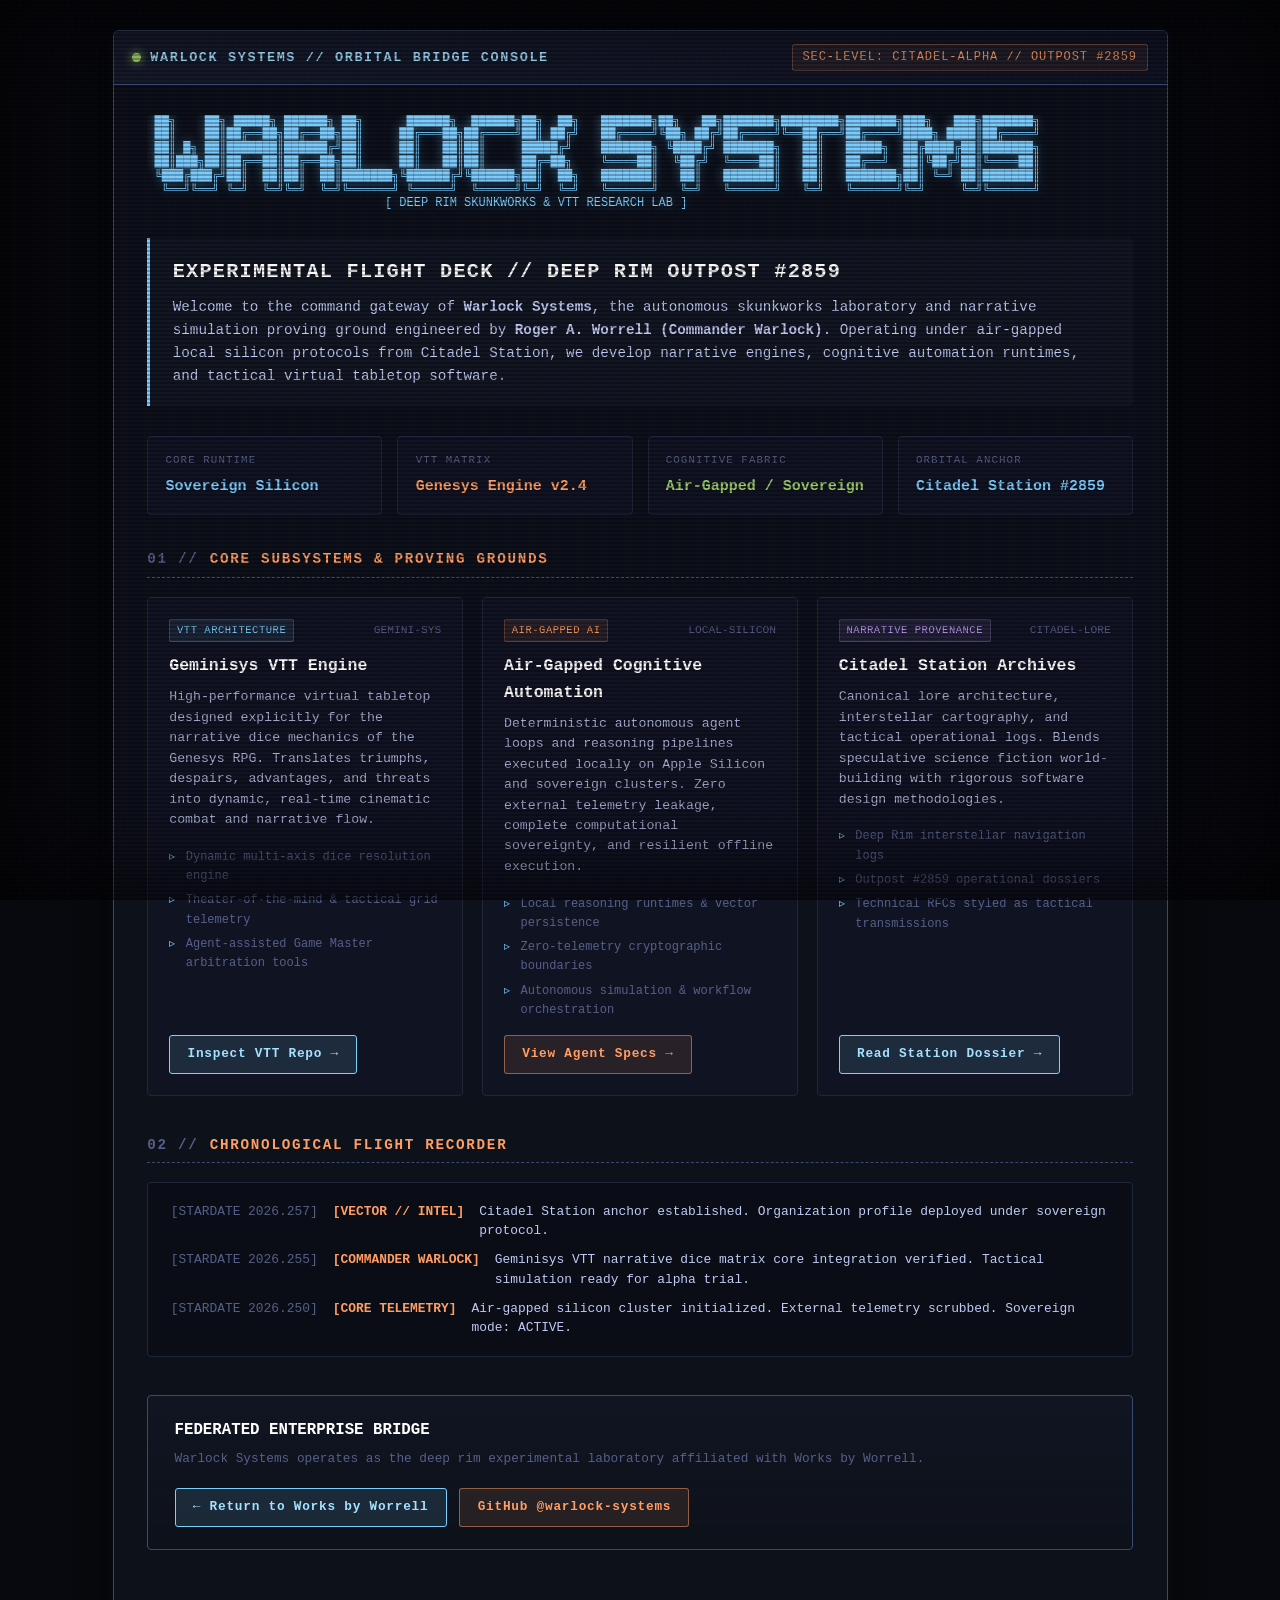
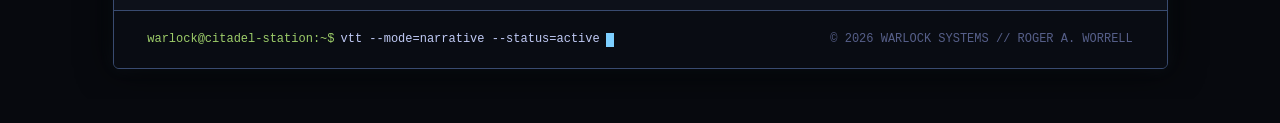
==== index.html @ 420b34a1 "feat(site): initialize warlock-systems gateway landing page [vector]" ====
<!DOCTYPE html>
<html lang="en">
<head>
  <meta charset="UTF-8">
  <meta name="viewport" content="width=device-width, initial-scale=1.0">
  <title>Warlock Systems // Deep Rim Skunkworks &amp; VTT Gateway</title>
  <meta name="description" content="Warlock Systems — Deep Rim Orbital Research &amp; Geminisys VTT Lab. Citadel Station Anchor #2859.">
  <link rel="stylesheet" href="styles.css">
</head>
<body>
  <div class="terminal-shell">
    <div class="chassis">
      <!-- Top Status Header -->
      <header class="chassis-header">
        <div class="terminal-title">
          <div class="indicator-dot"></div>
          <span>WARLOCK SYSTEMS // ORBITAL BRIDGE CONSOLE</span>
        </div>
        <div class="chassis-status">
          SEC-LEVEL: CITADEL-ALPHA // OUTPOST #2859
        </div>
      </header>

      <!-- Main Console Body -->
      <main class="console-body">
        <!-- Retro ASCII Banner -->
        <pre class="ascii-banner" aria-hidden="true">
 ██╗    ██╗ █████╗ ██████╗ ██╗      ██████╗  ██████╗██╗  ██╗   ███████╗██╗   ██╗███████╗████████╗███████╗███╗   ███╗███████╗
 ██║    ██║██╔══██╗██╔══██╗██║     ██╔═══██╗██╔════╝██║ ██╔╝   ██╔════╝╚██╗ ██╔╝██╔════╝╚══██╔══╝██╔════╝████╗ ████║██╔════╝
 ██║ █╗ ██║███████║██████╔╝██║     ██║   ██║██║     █████╔╝    ███████╗ ╚████╔╝ ███████╗   ██║   █████╗  ██╔████╔██║███████╗
 ██║███╗██║██╔══██║██╔══██╗██║     ██║   ██║██║     ██╔═██╗    ╚════██║  ╚██╔╝  ╚════██║   ██║   ██╔══╝  ██║╚██╔╝██║╚════██║
 ╚███╔███╔╝██║  ██║██║  ██║███████╗╚██████╔╝╚██████╗██║  ██╗   ███████║   ██║   ███████║   ██║   ███████╗██║ ╚═╝ ██║███████║
  ╚══╝╚══╝ ╚═╝  ╚═╝╚═╝  ╚═╝╚══════╝ ╚═════╝  ╚═════╝╚═╝  ╚═╝   ╚══════╝   ╚═╝   ╚══════╝   ╚═╝   ╚══════╝╚═╝     ╚═╝╚══════╝
                                 [ DEEP RIM SKUNKWORKS &amp; VTT RESEARCH LAB ]</pre>

        <!-- Mission Briefing -->
        <section class="briefing-box">
          <h1>EXPERIMENTAL FLIGHT DECK // DEEP RIM OUTPOST #2859</h1>
          <p>
            Welcome to the command gateway of <strong>Warlock Systems</strong>, the autonomous skunkworks laboratory and narrative simulation proving ground engineered by <strong>Roger A. Worrell (Commander Warlock)</strong>. Operating under air-gapped local silicon protocols from Citadel Station, we develop narrative engines, cognitive automation runtimes, and tactical virtual tabletop software.
          </p>
        </section>

        <!-- Real-time / Telemetry Matrix -->
        <section class="telemetry-grid" aria-label="System Telemetry">
          <div class="telemetry-card">
            <div class="telemetry-label">CORE RUNTIME</div>
            <div class="telemetry-val">Sovereign Silicon</div>
          </div>
          <div class="telemetry-card">
            <div class="telemetry-label">VTT MATRIX</div>
            <div class="telemetry-val amber">Genesys Engine v2.4</div>
          </div>
          <div class="telemetry-card">
            <div class="telemetry-label">COGNITIVE FABRIC</div>
            <div class="telemetry-val green">Air-Gapped / Sovereign</div>
          </div>
          <div class="telemetry-card">
            <div class="telemetry-label">ORBITAL ANCHOR</div>
            <div class="telemetry-val">Citadel Station #2859</div>
          </div>
        </section>

        <!-- Core Research Pillars -->
        <div class="section-header">
          <span>01 //</span> CORE SUBSYSTEMS &amp; PROVING GROUNDS
        </div>

        <section class="modules-grid" aria-label="Research Modules">
          <!-- Module 1: Geminisys VTT -->
          <article class="module-card">
            <div>
              <div class="module-header">
                <span class="module-tag tag-cyan">VTT Architecture</span>
                <span style="color: var(--text-dim); font-size: 0.75rem;">GEMINI-SYS</span>
              </div>
              <h2 class="module-title">Geminisys VTT Engine</h2>
              <p class="module-desc">
                High-performance virtual tabletop designed explicitly for the narrative dice mechanics of the Genesys RPG. Translates triumphs, despairs, advantages, and threats into dynamic, real-time cinematic combat and narrative flow.
              </p>
              <ul class="module-specs">
                <li>Dynamic multi-axis dice resolution engine</li>
                <li>Theater-of-the-mind &amp; tactical grid telemetry</li>
                <li>Agent-assisted Game Master arbitration tools</li>
              </ul>
            </div>
            <div>
              <a href="https://github.com/warlock-systems" class="btn-terminal btn-primary" target="_blank" rel="noopener noreferrer">
                Inspect VTT Repo &rarr;
              </a>
            </div>
          </article>

          <!-- Module 2: Cognitive Automation -->
          <article class="module-card">
            <div>
              <div class="module-header">
                <span class="module-tag tag-amber">Air-Gapped AI</span>
                <span style="color: var(--text-dim); font-size: 0.75rem;">LOCAL-SILICON</span>
              </div>
              <h2 class="module-title">Air-Gapped Cognitive Automation</h2>
              <p class="module-desc">
                Deterministic autonomous agent loops and reasoning pipelines executed locally on Apple Silicon and sovereign clusters. Zero external telemetry leakage, complete computational sovereignty, and resilient offline execution.
              </p>
              <ul class="module-specs">
                <li>Local reasoning runtimes &amp; vector persistence</li>
                <li>Zero-telemetry cryptographic boundaries</li>
                <li>Autonomous simulation &amp; workflow orchestration</li>
              </ul>
            </div>
            <div>
              <a href="https://github.com/warlock-systems" class="btn-terminal btn-secondary" target="_blank" rel="noopener noreferrer">
                View Agent Specs &rarr;
              </a>
            </div>
          </article>

          <!-- Module 3: Citadel Station Lore -->
          <article class="module-card">
            <div>
              <div class="module-header">
                <span class="module-tag tag-purple">Narrative Provenance</span>
                <span style="color: var(--text-dim); font-size: 0.75rem;">CITADEL-LORE</span>
              </div>
              <h2 class="module-title">Citadel Station Archives</h2>
              <p class="module-desc">
                Canonical lore architecture, interstellar cartography, and tactical operational logs. Blends speculative science fiction world-building with rigorous software design methodologies.
              </p>
              <ul class="module-specs">
                <li>Deep Rim interstellar navigation logs</li>
                <li>Outpost #2859 operational dossiers</li>
                <li>Technical RFCs styled as tactical transmissions</li>
              </ul>
            </div>
            <div>
              <a href="https://github.com/warlock-systems/.github" class="btn-terminal btn-primary" target="_blank" rel="noopener noreferrer">
                Read Station Dossier &rarr;
              </a>
            </div>
          </article>
        </section>

        <!-- Tactical Mission Log -->
        <div class="section-header">
          <span>02 //</span> CHRONOLOGICAL FLIGHT RECORDER
        </div>

        <section class="log-box" aria-label="Flight Logs">
          <div class="log-entry">
            <span class="log-timestamp">[STARDATE 2026.257]</span>
            <span class="log-src">[VECTOR // INTEL]</span>
            <span class="log-msg">Citadel Station anchor established. Organization profile deployed under sovereign protocol.</span>
          </div>
          <div class="log-entry">
            <span class="log-timestamp">[STARDATE 2026.255]</span>
            <span class="log-src">[COMMANDER WARLOCK]</span>
            <span class="log-msg">Geminisys VTT narrative dice matrix core integration verified. Tactical simulation ready for alpha trial.</span>
          </div>
          <div class="log-entry">
            <span class="log-timestamp">[STARDATE 2026.250]</span>
            <span class="log-src">[CORE TELEMETRY]</span>
            <span class="log-msg">Air-gapped silicon cluster initialized. External telemetry scrubbed. Sovereign mode: ACTIVE.</span>
          </div>
        </section>

        <!-- Federation Comms Link -->
        <section class="comms-panel">
          <div class="comms-info">
            <h3>FEDERATED ENTERPRISE BRIDGE</h3>
            <p>Warlock Systems operates as the deep rim experimental laboratory affiliated with Works by Worrell.</p>
          </div>
          <div class="comms-actions">
            <a href="https://worksbyworrell.com" class="btn-terminal btn-primary" target="_blank" rel="noopener noreferrer">
              &larr; Return to Works by Worrell
            </a>
            <a href="https://github.com/warlock-systems" class="btn-terminal btn-secondary" target="_blank" rel="noopener noreferrer">
              GitHub @warlock-systems
            </a>
          </div>
        </section>
      </main>

      <!-- Chassis Footer -->
      <footer class="terminal-footer">
        <div class="command-line">
          <span class="prompt-prefix">warlock@citadel-station:~$</span>
          <span>vtt --mode=narrative --status=active</span>
          <span class="cursor" aria-hidden="true"></span>
        </div>
        <div>
          <span>&copy; 2026 WARLOCK SYSTEMS // ROGER A. WORRELL</span>
        </div>
      </footer>
    </div>
  </div>
</body>
</html>
---- styles.css ----
/* ==========================================================================
   WARLOCK SYSTEMS // CITADEL STATION CRT TERMINAL STYLESHEET
   Tokyo Night / Citadel Amber & Cyan Terminal Interface
   100% Self-Contained // Zero External Dependencies
   ========================================================================== */

:root {
  --bg-space: #07090e;
  --bg-chassis: #0d111a;
  --bg-card: rgba(18, 22, 36, 0.75);
  --bg-card-hover: rgba(26, 32, 54, 0.85);
  
  --border-dim: #1f273d;
  --border-bright: #394b70;
  --border-glow-cyan: rgba(125, 207, 255, 0.35);
  --border-glow-amber: rgba(255, 158, 100, 0.35);

  --text-bright: #c0caf5;
  --text-main: #a9b1d6;
  --text-dim: #565f89;
  
  --accent-cyan: #7dcfff;
  --accent-cyan-bright: #a4e1ff;
  --accent-amber: #ff9e64;
  --accent-gold: #e0af68;
  --accent-green: #9ece6a;
  --accent-purple: #bb9af7;
  --accent-red: #f7768e;

  --font-mono: ui-monospace, SFMono-Regular, "JetBrains Mono", "Fira Code", "Cascadia Code", Menlo, Monaco, Consolas, monospace;
}

*, *::before, *::after {
  box-sizing: border-box;
  margin: 0;
  padding: 0;
}

html, body {
  min-height: 100vh;
  background-color: var(--bg-space);
  color: var(--text-main);
  font-family: var(--font-mono);
  font-size: 15px;
  line-height: 1.6;
  overflow-x: hidden;
  position: relative;
}

/* Scanline and CRT Overlay */
body::before {
  content: " ";
  display: block;
  position: fixed;
  top: 0; left: 0; bottom: 0; right: 0;
  background: linear-gradient(
    rgba(18, 16, 16, 0) 50%, 
    rgba(0, 0, 0, 0.28) 50%
  ), linear-gradient(
    90deg,
    rgba(255, 0, 0, 0.03),
    rgba(0, 255, 0, 0.01),
    rgba(0, 0, 255, 0.03)
  );
  z-index: 100;
  background-size: 100% 4px, 6px 100%;
  pointer-events: none;
  opacity: 0.9;
}

/* Subtle CRT Vignette */
body::after {
  content: " ";
  display: block;
  position: fixed;
  top: 0; left: 0; bottom: 0; right: 0;
  box-shadow: inset 0 0 100px rgba(0, 0, 0, 0.85);
  pointer-events: none;
  z-index: 101;
}

/* Shell Layout */
.terminal-shell {
  max-width: 1100px;
  margin: 2rem auto;
  padding: 0 1.5rem;
  position: relative;
  z-index: 10;
}

/* Outer Chassis Box */
.chassis {
  background-color: var(--bg-chassis);
  border: 1px solid var(--border-bright);
  border-radius: 6px;
  box-shadow: 0 0 35px rgba(0, 0, 0, 0.8), 0 0 15px rgba(125, 207, 255, 0.08);
  overflow: hidden;
}

/* Chassis Header Bar */
.chassis-header {
  background: linear-gradient(90deg, #161c2c 0%, #101524 100%);
  border-bottom: 1px solid var(--border-bright);
  padding: 0.85rem 1.25rem;
  display: flex;
  justify-content: space-between;
  align-items: center;
  flex-wrap: wrap;
  gap: 0.75rem;
}

.terminal-title {
  display: flex;
  align-items: center;
  gap: 0.6rem;
  font-size: 0.9rem;
  font-weight: 700;
  letter-spacing: 0.12em;
  color: var(--accent-cyan-bright);
  text-transform: uppercase;
}

.indicator-dot {
  width: 9px;
  height: 9px;
  border-radius: 50%;
  background-color: var(--accent-green);
  box-shadow: 0 0 10px var(--accent-green);
  animation: pulse-dot 2.5s infinite;
}

@keyframes pulse-dot {
  0%, 100% { opacity: 1; transform: scale(1); }
  50% { opacity: 0.4; transform: scale(0.85); }
}

.chassis-status {
  font-size: 0.8rem;
  color: var(--accent-amber);
  background: rgba(255, 158, 100, 0.08);
  border: 1px solid rgba(255, 158, 100, 0.3);
  padding: 0.2rem 0.65rem;
  border-radius: 3px;
  letter-spacing: 0.08em;
}

/* Main Console Content Area */
.console-body {
  padding: 2rem 2.25rem;
}

/* ASCII Banner */
.ascii-banner {
  color: var(--accent-cyan);
  font-size: clamp(0.45rem, 1.2vw, 0.8rem);
  line-height: 1.15;
  margin-bottom: 1.75rem;
  white-space: pre;
  overflow-x: auto;
  text-shadow: 0 0 12px rgba(125, 207, 255, 0.45);
}

/* Mission Log / Briefing Box */
.briefing-box {
  border-left: 3px solid var(--accent-cyan);
  background: rgba(125, 207, 255, 0.03);
  padding: 1.25rem 1.5rem;
  margin-bottom: 2rem;
  border-radius: 0 4px 4px 0;
}

.briefing-box h1 {
  font-size: 1.35rem;
  color: #fff;
  letter-spacing: 0.06em;
  margin-bottom: 0.5rem;
}

.briefing-box p {
  color: var(--text-bright);
  font-size: 0.95rem;
  line-height: 1.6;
}

/* Telemetry HUD Grid */
.telemetry-grid {
  display: grid;
  grid-template-columns: repeat(auto-fit, minmax(220px, 1fr));
  gap: 1rem;
  margin-bottom: 2.25rem;
}

.telemetry-card {
  background: var(--bg-card);
  border: 1px solid var(--border-dim);
  border-radius: 4px;
  padding: 1rem 1.15rem;
  position: relative;
  transition: all 0.2s ease;
}

.telemetry-card:hover {
  border-color: var(--border-bright);
  background: var(--bg-card-hover);
  transform: translateY(-1px);
}

.telemetry-label {
  font-size: 0.72rem;
  color: var(--text-dim);
  text-transform: uppercase;
  letter-spacing: 0.1em;
  margin-bottom: 0.35rem;
}

.telemetry-val {
  font-size: 1rem;
  font-weight: 700;
  color: var(--accent-cyan);
}

.telemetry-val.amber {
  color: var(--accent-amber);
}

.telemetry-val.green {
  color: var(--accent-green);
}

/* Section Header */
.section-header {
  display: flex;
  align-items: center;
  gap: 0.75rem;
  font-size: 0.95rem;
  font-weight: 700;
  letter-spacing: 0.12em;
  color: var(--accent-amber);
  text-transform: uppercase;
  margin-bottom: 1.25rem;
  padding-bottom: 0.4rem;
  border-bottom: 1px dashed var(--border-bright);
}

.section-header span {
  color: var(--text-dim);
}

/* Pillars / Systems Modules Grid */
.modules-grid {
  display: grid;
  grid-template-columns: repeat(auto-fit, minmax(300px, 1fr));
  gap: 1.25rem;
  margin-bottom: 2.5rem;
}

.module-card {
  background: var(--bg-card);
  border: 1px solid var(--border-dim);
  border-radius: 4px;
  padding: 1.4rem;
  position: relative;
  display: flex;
  flex-direction: column;
  justify-content: space-between;
  transition: all 0.25s ease;
}

.module-card:hover {
  border-color: var(--accent-cyan);
  box-shadow: 0 4px 20px rgba(125, 207, 255, 0.1);
  background: var(--bg-card-hover);
}

.module-header {
  display: flex;
  justify-content: space-between;
  align-items: baseline;
  margin-bottom: 0.75rem;
}

.module-tag {
  font-size: 0.7rem;
  padding: 0.15rem 0.45rem;
  border-radius: 2px;
  letter-spacing: 0.05em;
  text-transform: uppercase;
}

.tag-cyan {
  color: var(--accent-cyan);
  background: rgba(125, 207, 255, 0.1);
  border: 1px solid rgba(125, 207, 255, 0.25);
}

.tag-amber {
  color: var(--accent-amber);
  background: rgba(255, 158, 100, 0.1);
  border: 1px solid rgba(255, 158, 100, 0.25);
}

.tag-purple {
  color: var(--accent-purple);
  background: rgba(187, 154, 247, 0.1);
  border: 1px solid rgba(187, 154, 247, 0.25);
}

.module-title {
  color: #fff;
  font-size: 1.1rem;
  margin-bottom: 0.5rem;
}

.module-desc {
  color: var(--text-main);
  font-size: 0.88rem;
  line-height: 1.55;
  margin-bottom: 1.15rem;
}

.module-specs {
  list-style: none;
  font-size: 0.8rem;
  color: var(--text-dim);
  margin-bottom: 1rem;
}

.module-specs li {
  margin-bottom: 0.35rem;
  padding-left: 1.1rem;
  position: relative;
}

.module-specs li::before {
  content: "▹";
  position: absolute;
  left: 0;
  color: var(--accent-cyan);
}

/* Tactical Log / Stream */
.log-box {
  background: rgba(10, 13, 20, 0.9);
  border: 1px solid var(--border-dim);
  border-radius: 4px;
  padding: 1.25rem 1.5rem;
  margin-bottom: 2.5rem;
  font-size: 0.86rem;
}

.log-entry {
  display: flex;
  gap: 1rem;
  margin-bottom: 0.65rem;
  line-height: 1.5;
}

.log-entry:last-child {
  margin-bottom: 0;
}

.log-timestamp {
  color: var(--text-dim);
  flex-shrink: 0;
}

.log-src {
  color: var(--accent-amber);
  flex-shrink: 0;
  font-weight: 600;
}

.log-msg {
  color: var(--text-bright);
}

/* Federation & Comms Bridge */
.comms-panel {
  background: linear-gradient(180deg, rgba(22, 27, 46, 0.4) 0%, rgba(13, 17, 26, 0.8) 100%);
  border: 1px solid var(--border-bright);
  border-radius: 4px;
  padding: 1.5rem 1.75rem;
  display: flex;
  flex-wrap: wrap;
  justify-content: space-between;
  align-items: center;
  gap: 1.25rem;
  margin-bottom: 2rem;
}

.comms-info h3 {
  color: #fff;
  font-size: 1.05rem;
  margin-bottom: 0.35rem;
}

.comms-info p {
  color: var(--text-dim);
  font-size: 0.85rem;
}

.comms-actions {
  display: flex;
  flex-wrap: wrap;
  gap: 0.85rem;
}

.btn-terminal {
  display: inline-flex;
  align-items: center;
  gap: 0.5rem;
  padding: 0.55rem 1.15rem;
  font-family: var(--font-mono);
  font-size: 0.85rem;
  font-weight: 600;
  letter-spacing: 0.06em;
  text-decoration: none;
  border-radius: 3px;
  cursor: pointer;
  transition: all 0.2s ease;
}

.btn-primary {
  background: rgba(125, 207, 255, 0.12);
  color: var(--accent-cyan-bright);
  border: 1px solid var(--accent-cyan);
}

.btn-primary:hover {
  background: var(--accent-cyan);
  color: #07090e;
  box-shadow: 0 0 15px rgba(125, 207, 255, 0.4);
}

.btn-secondary {
  background: rgba(255, 158, 100, 0.1);
  color: var(--accent-amber);
  border: 1px solid rgba(255, 158, 100, 0.5);
}

.btn-secondary:hover {
  background: var(--accent-amber);
  color: #07090e;
  box-shadow: 0 0 15px rgba(255, 158, 100, 0.4);
}

/* Command Prompt / Footer */
.terminal-footer {
  border-top: 1px solid var(--border-bright);
  padding: 1.25rem 2.25rem;
  background: #090c13;
  display: flex;
  justify-content: space-between;
  align-items: center;
  flex-wrap: wrap;
  gap: 1rem;
  font-size: 0.8rem;
  color: var(--text-dim);
}

.command-line {
  color: var(--text-bright);
  display: flex;
  align-items: center;
  gap: 0.4rem;
}

.prompt-prefix {
  color: var(--accent-green);
}

.cursor {
  display: inline-block;
  width: 8px;
  height: 14px;
  background-color: var(--accent-cyan);
  animation: blink 1s step-end infinite;
  vertical-align: middle;
}

@keyframes blink {
  0%, 100% { opacity: 1; }
  50% { opacity: 0; }
}

@media (max-width: 768px) {
  .console-body {
    padding: 1.5rem 1.25rem;
  }
  .comms-panel {
    flex-direction: column;
    align-items: flex-start;
  }
  .chassis-header {
    flex-direction: column;
    align-items: flex-start;
  }
  .terminal-footer {
    flex-direction: column;
    align-items: flex-start;
  }
}
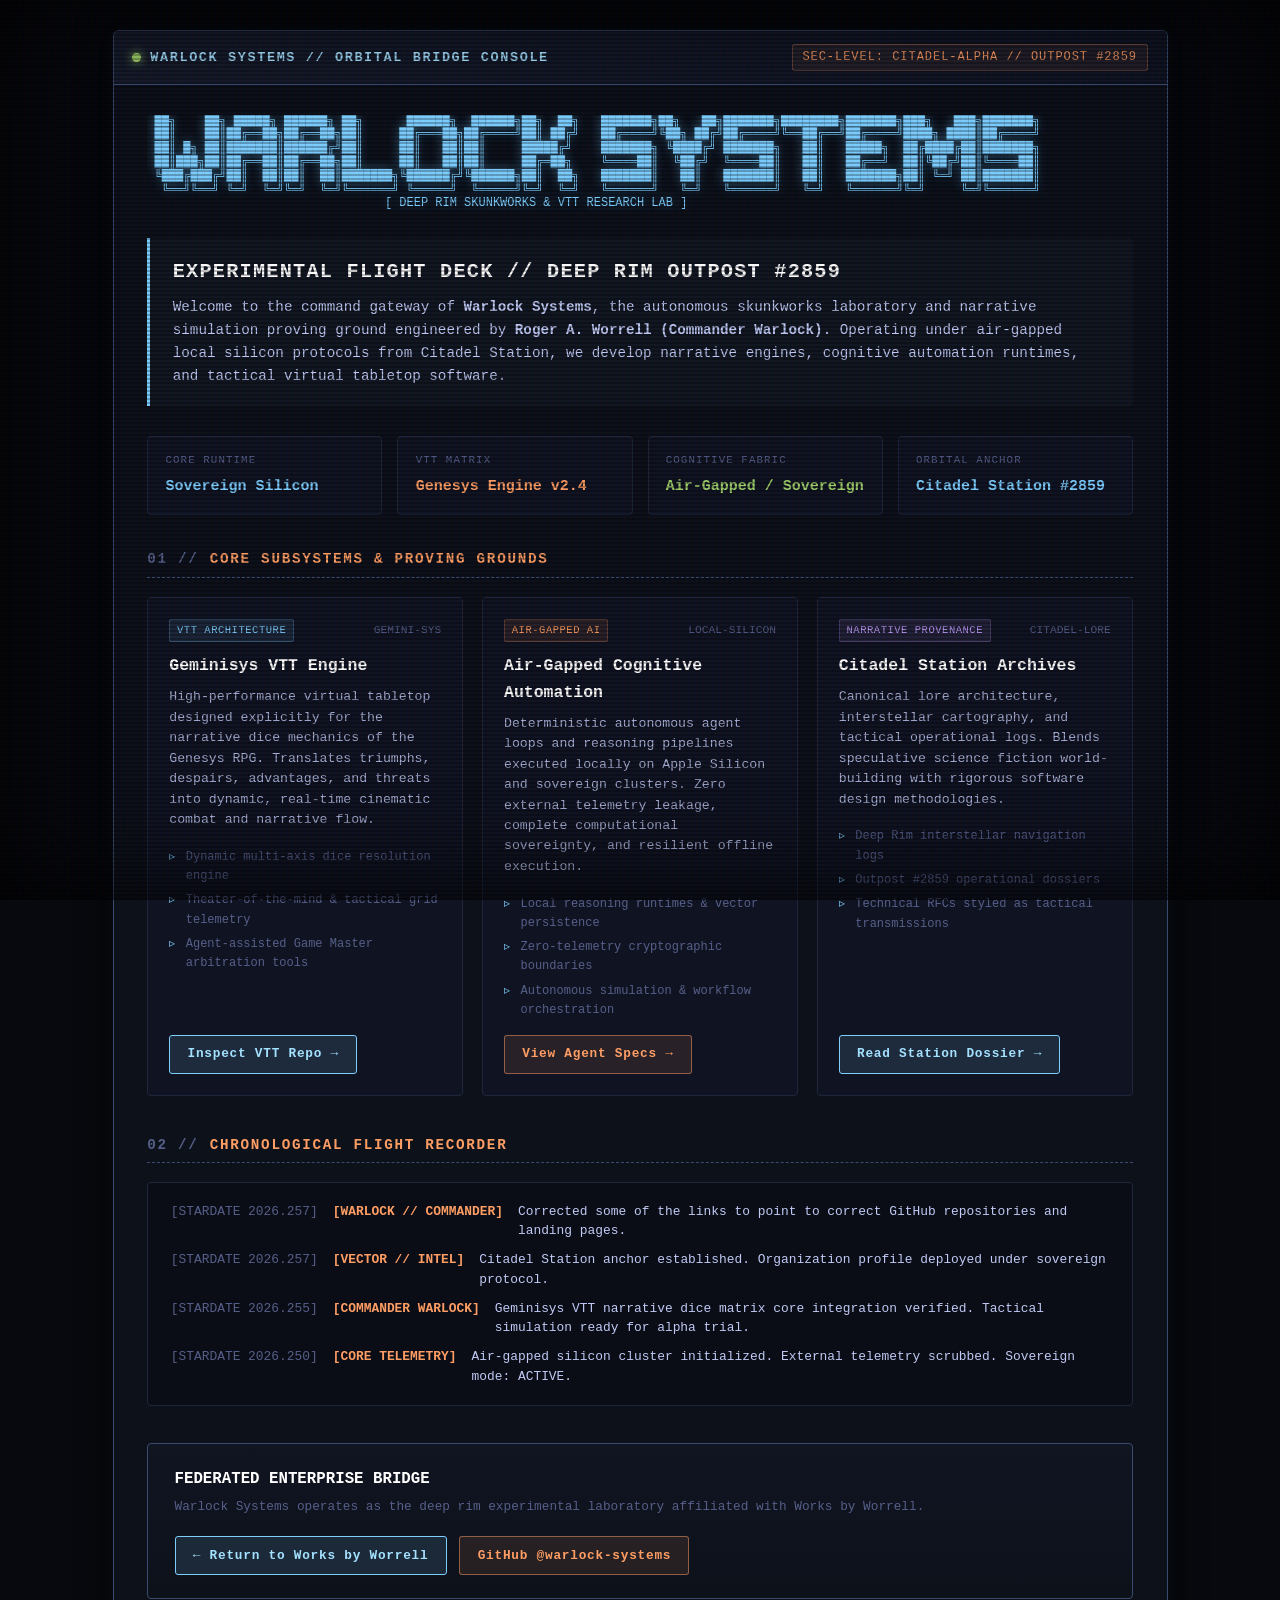
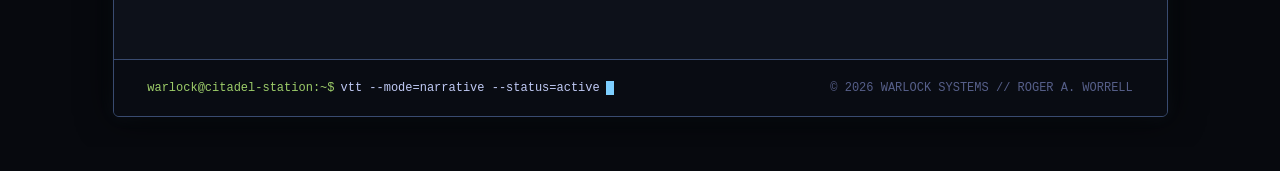
==== commit eb2781f0: "fix(docs): Fixing some funky links in the page" ====
--- a/index.html
+++ b/index.html
@@ -5,6 +5,8 @@
   <meta name="viewport" content="width=device-width, initial-scale=1.0">
   <title>Warlock Systems // Deep Rim Skunkworks &amp; VTT Gateway</title>
   <meta name="description" content="Warlock Systems — Deep Rim Orbital Research &amp; Geminisys VTT Lab. Citadel Station Anchor #2859.">
+  <link rel="icon" type="image/svg+xml" href="favicon.svg">
+  <link rel="alternate icon" href="data:image/svg+xml,<svg xmlns='http://www.w3.org/2000/svg' viewBox='0 0 100 100'><text y='.9em' font-size='90'>⚡</text></svg>">
   <link rel="stylesheet" href="styles.css">
 </head>
 <body>
@@ -85,7 +87,7 @@
               </ul>
             </div>
             <div>
-              <a href="https://github.com/warlock-systems" class="btn-terminal btn-primary" target="_blank" rel="noopener noreferrer">
+              <a href="https://github.com/warlock-systems/geminisys-engine" class="btn-terminal btn-primary" target="_blank" rel="noopener noreferrer">
                 Inspect VTT Repo &rarr;
               </a>
             </div>
@@ -133,7 +135,7 @@
               </ul>
             </div>
             <div>
-              <a href="https://github.com/warlock-systems/.github" class="btn-terminal btn-primary" target="_blank" rel="noopener noreferrer">
+              <a href="https://github.com/warlock-systems" class="btn-terminal btn-primary" target="_blank" rel="noopener noreferrer">
                 Read Station Dossier &rarr;
               </a>
             </div>
@@ -146,6 +148,11 @@
         </div>
 
         <section class="log-box" aria-label="Flight Logs">
+          <div class="log-entry">
+            <span class="log-timestamp">[STARDATE 2026.257]</span>
+            <span class="log-src">[WARLOCK // COMMANDER]</span>
+            <span class="log-msg">Corrected some of the links to point to correct GitHub repositories and landing pages.</span>
+          </div>
           <div class="log-entry">
             <span class="log-timestamp">[STARDATE 2026.257]</span>
             <span class="log-src">[VECTOR // INTEL]</span>
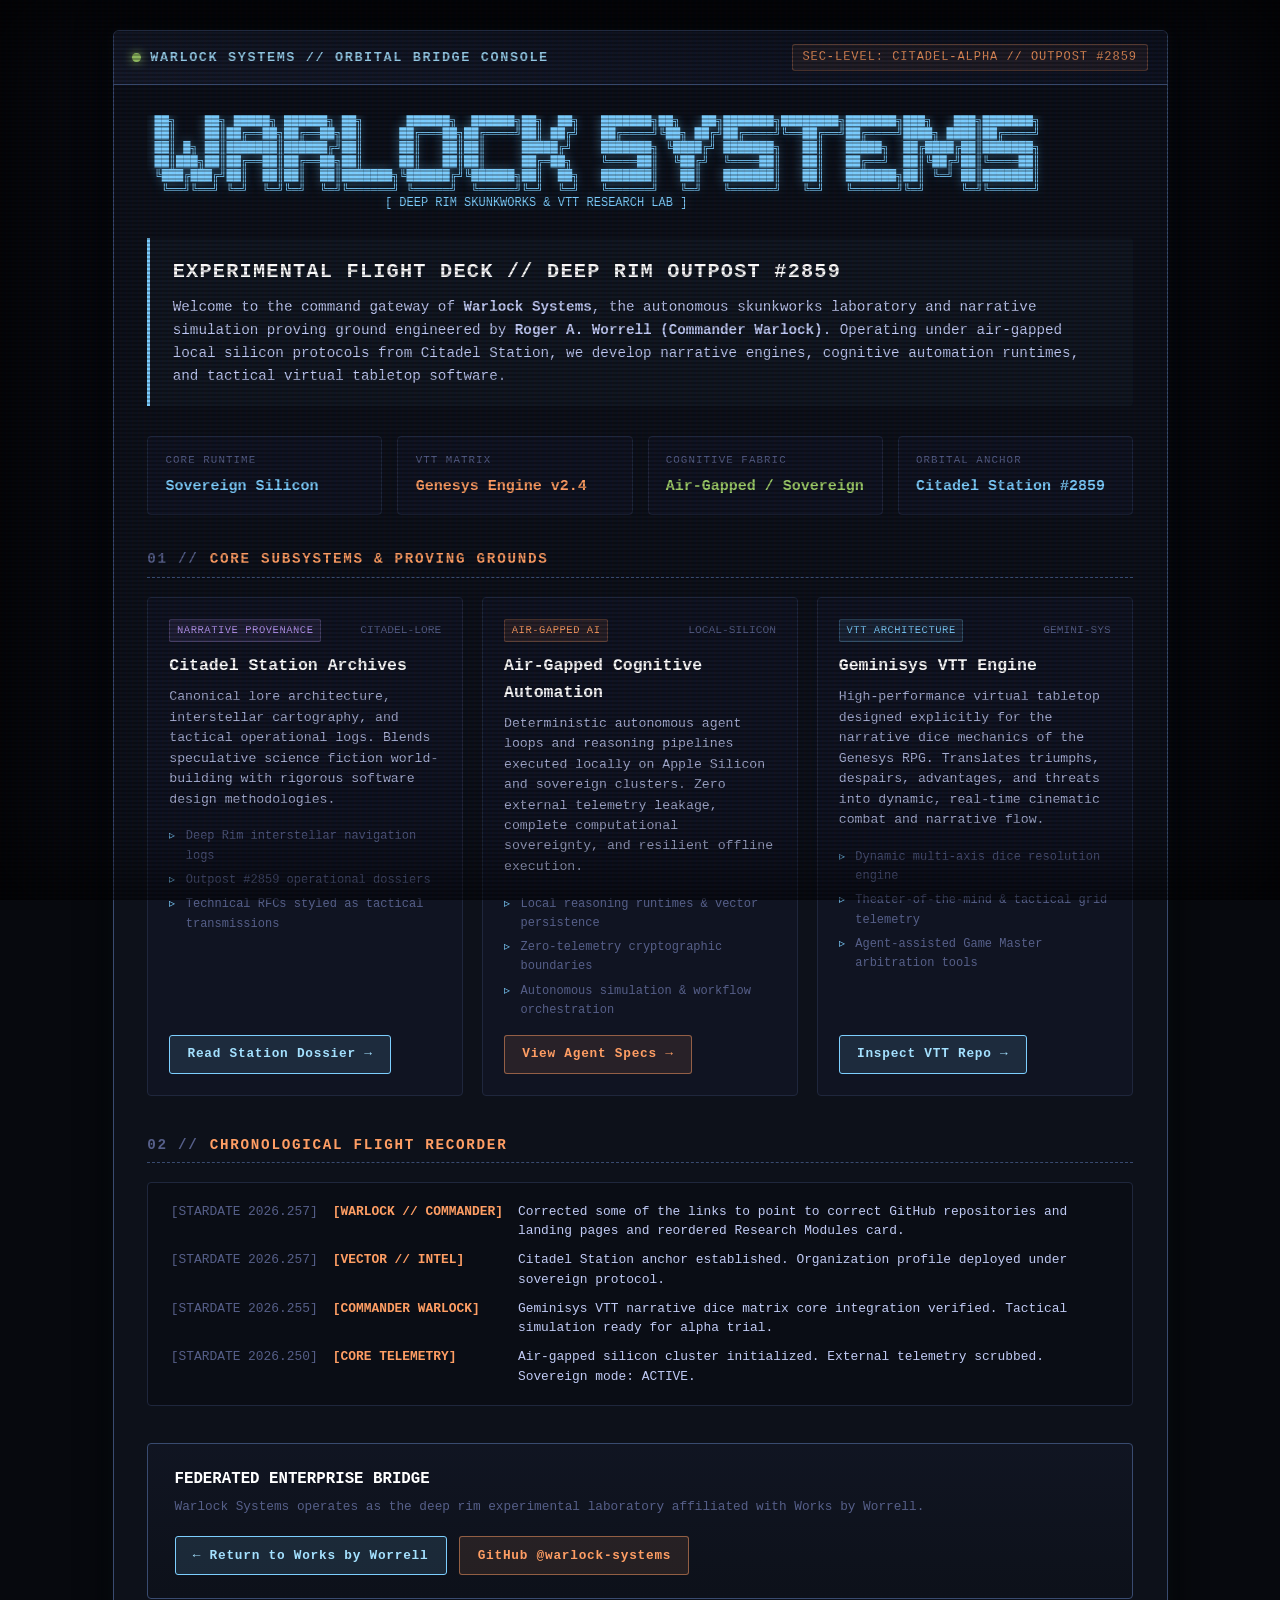
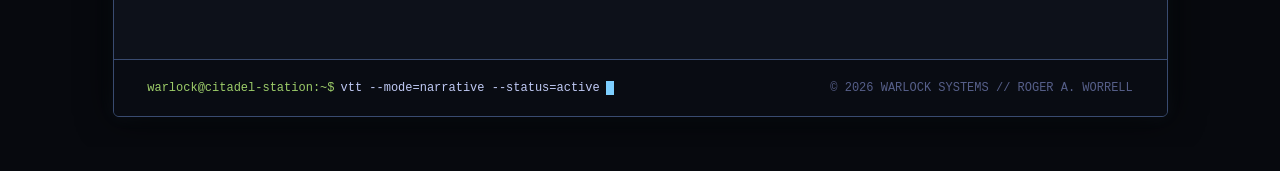
==== commit 60cac8cd: "fix(docs): Rearranging Research Modules section and block aligning log section [warlock]" ====
--- a/index.html
+++ b/index.html
@@ -69,7 +69,56 @@
         </div>
 
         <section class="modules-grid" aria-label="Research Modules">
-          <!-- Module 1: Geminisys VTT -->
+          <!-- Module 1: Citadel Station Lore -->
+          <article class="module-card">
+            <div>
+              <div class="module-header">
+                <span class="module-tag tag-purple">Narrative Provenance</span>
+                <span style="color: var(--text-dim); font-size: 0.75rem;">CITADEL-LORE</span>
+              </div>
+              <h2 class="module-title">Citadel Station Archives</h2>
+              <p class="module-desc">
+                Canonical lore architecture, interstellar cartography, and tactical operational logs. Blends speculative science fiction world-building with rigorous software design methodologies.
+              </p>
+              <ul class="module-specs">
+                <li>Deep Rim interstellar navigation logs</li>
+                <li>Outpost #2859 operational dossiers</li>
+                <li>Technical RFCs styled as tactical transmissions</li>
+              </ul>
+            </div>
+            <div>
+              <a href="https://github.com/warlock-systems" class="btn-terminal btn-primary" target="_blank" rel="noopener noreferrer">
+                Read Station Dossier &rarr;
+              </a>
+            </div>
+          </article>
+
+          <!-- Module 2: Cognitive Automation -->
+          <!-- TODO: Need to figure out where this link is supposed to go -->
+          <article class="module-card">
+            <div>
+              <div class="module-header">
+                <span class="module-tag tag-amber">Air-Gapped AI</span>
+                <span style="color: var(--text-dim); font-size: 0.75rem;">LOCAL-SILICON</span>
+              </div>
+              <h2 class="module-title">Air-Gapped Cognitive Automation</h2>
+              <p class="module-desc">
+                Deterministic autonomous agent loops and reasoning pipelines executed locally on Apple Silicon and sovereign clusters. Zero external telemetry leakage, complete computational sovereignty, and resilient offline execution.
+              </p>
+              <ul class="module-specs">
+                <li>Local reasoning runtimes &amp; vector persistence</li>
+                <li>Zero-telemetry cryptographic boundaries</li>
+                <li>Autonomous simulation &amp; workflow orchestration</li>
+              </ul>
+            </div>
+            <div>
+              <a href="https://github.com/warlock-systems" class="btn-terminal btn-secondary" target="_blank" rel="noopener noreferrer">
+                View Agent Specs &rarr;
+              </a>
+            </div>
+          </article>
+
+          <!-- Module 3: Geminisys VTT -->
           <article class="module-card">
             <div>
               <div class="module-header">
@@ -92,54 +141,6 @@
               </a>
             </div>
           </article>
-
-          <!-- Module 2: Cognitive Automation -->
-          <article class="module-card">
-            <div>
-              <div class="module-header">
-                <span class="module-tag tag-amber">Air-Gapped AI</span>
-                <span style="color: var(--text-dim); font-size: 0.75rem;">LOCAL-SILICON</span>
-              </div>
-              <h2 class="module-title">Air-Gapped Cognitive Automation</h2>
-              <p class="module-desc">
-                Deterministic autonomous agent loops and reasoning pipelines executed locally on Apple Silicon and sovereign clusters. Zero external telemetry leakage, complete computational sovereignty, and resilient offline execution.
-              </p>
-              <ul class="module-specs">
-                <li>Local reasoning runtimes &amp; vector persistence</li>
-                <li>Zero-telemetry cryptographic boundaries</li>
-                <li>Autonomous simulation &amp; workflow orchestration</li>
-              </ul>
-            </div>
-            <div>
-              <a href="https://github.com/warlock-systems" class="btn-terminal btn-secondary" target="_blank" rel="noopener noreferrer">
-                View Agent Specs &rarr;
-              </a>
-            </div>
-          </article>
-
-          <!-- Module 3: Citadel Station Lore -->
-          <article class="module-card">
-            <div>
-              <div class="module-header">
-                <span class="module-tag tag-purple">Narrative Provenance</span>
-                <span style="color: var(--text-dim); font-size: 0.75rem;">CITADEL-LORE</span>
-              </div>
-              <h2 class="module-title">Citadel Station Archives</h2>
-              <p class="module-desc">
-                Canonical lore architecture, interstellar cartography, and tactical operational logs. Blends speculative science fiction world-building with rigorous software design methodologies.
-              </p>
-              <ul class="module-specs">
-                <li>Deep Rim interstellar navigation logs</li>
-                <li>Outpost #2859 operational dossiers</li>
-                <li>Technical RFCs styled as tactical transmissions</li>
-              </ul>
-            </div>
-            <div>
-              <a href="https://github.com/warlock-systems" class="btn-terminal btn-primary" target="_blank" rel="noopener noreferrer">
-                Read Station Dossier &rarr;
-              </a>
-            </div>
-          </article>
         </section>
 
         <!-- Tactical Mission Log -->
@@ -151,7 +152,7 @@
           <div class="log-entry">
             <span class="log-timestamp">[STARDATE 2026.257]</span>
             <span class="log-src">[WARLOCK // COMMANDER]</span>
-            <span class="log-msg">Corrected some of the links to point to correct GitHub repositories and landing pages.</span>
+            <span class="log-msg">Corrected some of the links to point to correct GitHub repositories and landing pages and reordered Research Modules card.</span>
           </div>
           <div class="log-entry">
             <span class="log-timestamp">[STARDATE 2026.257]</span>
--- a/styles.css
+++ b/styles.css
@@ -368,6 +368,8 @@
   color: var(--accent-amber);
   flex-shrink: 0;
   font-weight: 600;
+  width: 22ch;
+  display: inline-block;
 }
 
 .log-msg {
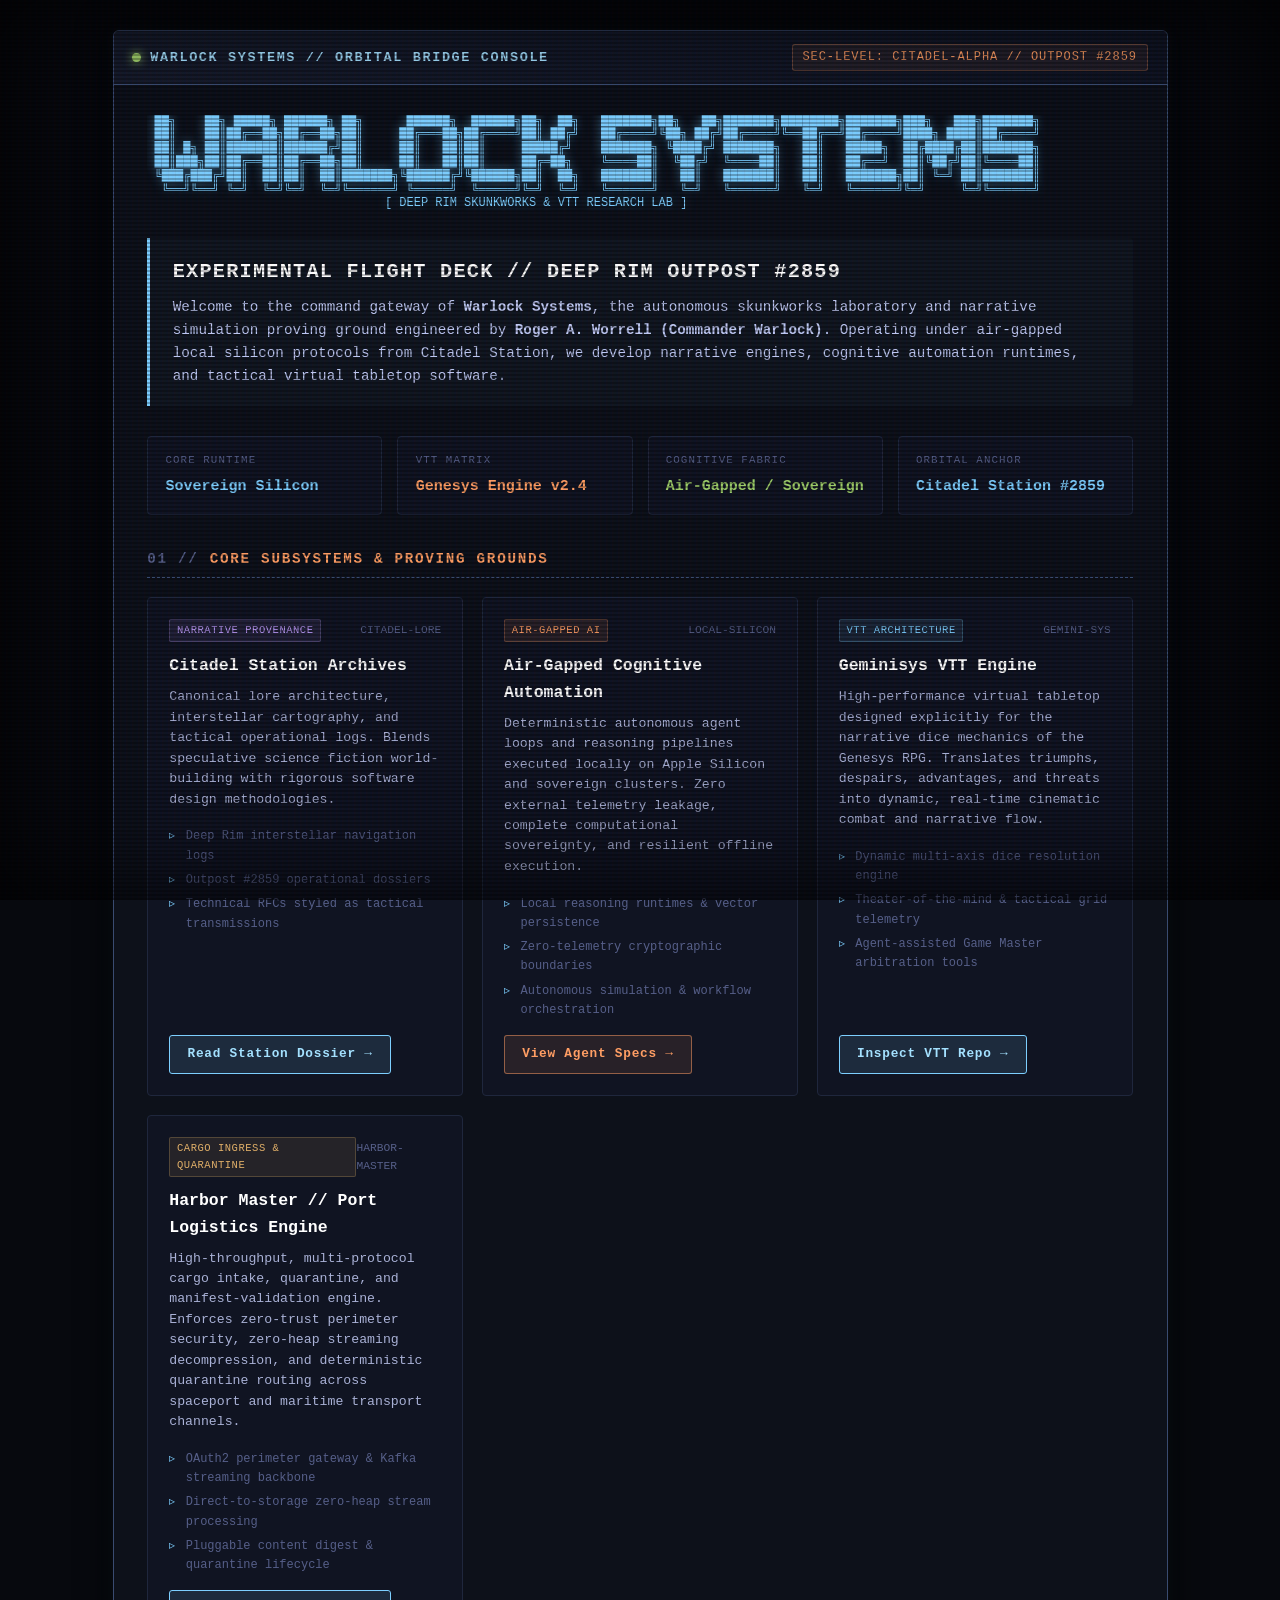
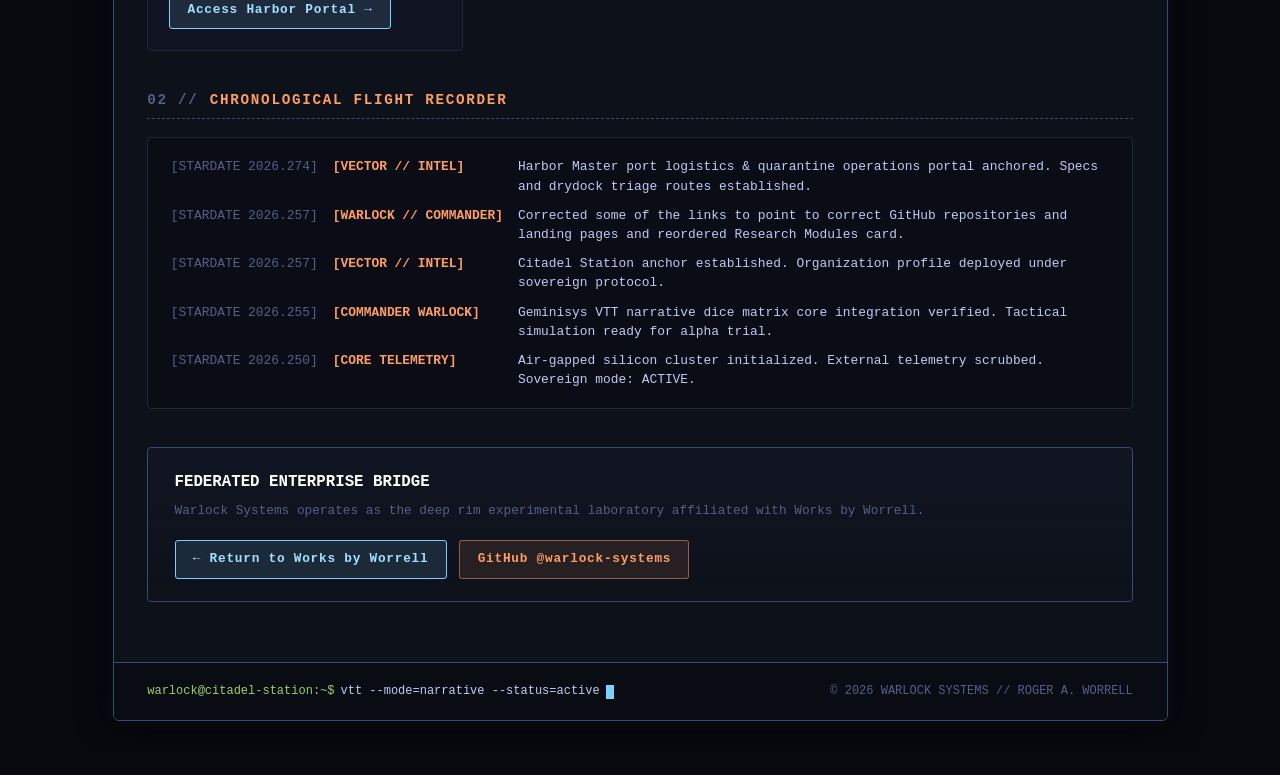
==== commit 3904d093: "feat(portal): add harbor master project tile and bridge landing page [vector]" ====
--- a/index.html
+++ b/index.html
@@ -141,6 +141,30 @@
               </a>
             </div>
           </article>
+
+          <!-- Module 4: Harbor Master -->
+          <article class="module-card">
+            <div>
+              <div class="module-header">
+                <span class="module-tag tag-gold">Cargo Ingress &amp; Quarantine</span>
+                <span style="color: var(--text-dim); font-size: 0.75rem;">HARBOR-MASTER</span>
+              </div>
+              <h2 class="module-title">Harbor Master // Port Logistics Engine</h2>
+              <p class="module-desc">
+                High-throughput, multi-protocol cargo intake, quarantine, and manifest-validation engine. Enforces zero-trust perimeter security, zero-heap streaming decompression, and deterministic quarantine routing across spaceport and maritime transport channels.
+              </p>
+              <ul class="module-specs">
+                <li>OAuth2 perimeter gateway &amp; Kafka streaming backbone</li>
+                <li>Direct-to-storage zero-heap stream processing</li>
+                <li>Pluggable content digest &amp; quarantine lifecycle</li>
+              </ul>
+            </div>
+            <div>
+              <a href="harbor/index.html" class="btn-terminal btn-primary">
+                Access Harbor Portal &rarr;
+              </a>
+            </div>
+          </article>
         </section>
 
         <!-- Tactical Mission Log -->
@@ -149,6 +173,11 @@
         </div>
 
         <section class="log-box" aria-label="Flight Logs">
+          <div class="log-entry">
+            <span class="log-timestamp">[STARDATE 2026.274]</span>
+            <span class="log-src">[VECTOR // INTEL]</span>
+            <span class="log-msg">Harbor Master port logistics &amp; quarantine operations portal anchored. Specs and drydock triage routes established.</span>
+          </div>
           <div class="log-entry">
             <span class="log-timestamp">[STARDATE 2026.257]</span>
             <span class="log-src">[WARLOCK // COMMANDER]</span>
--- a/styles.css
+++ b/styles.css
@@ -305,6 +305,18 @@
   border: 1px solid rgba(187, 154, 247, 0.25);
 }
 
+.tag-gold {
+  color: var(--accent-gold);
+  background: rgba(224, 175, 104, 0.1);
+  border: 1px solid rgba(224, 175, 104, 0.25);
+}
+
+.tag-green {
+  color: var(--accent-green);
+  background: rgba(158, 206, 106, 0.1);
+  border: 1px solid rgba(158, 206, 106, 0.25);
+}
+
 .module-title {
   color: #fff;
   font-size: 1.1rem;
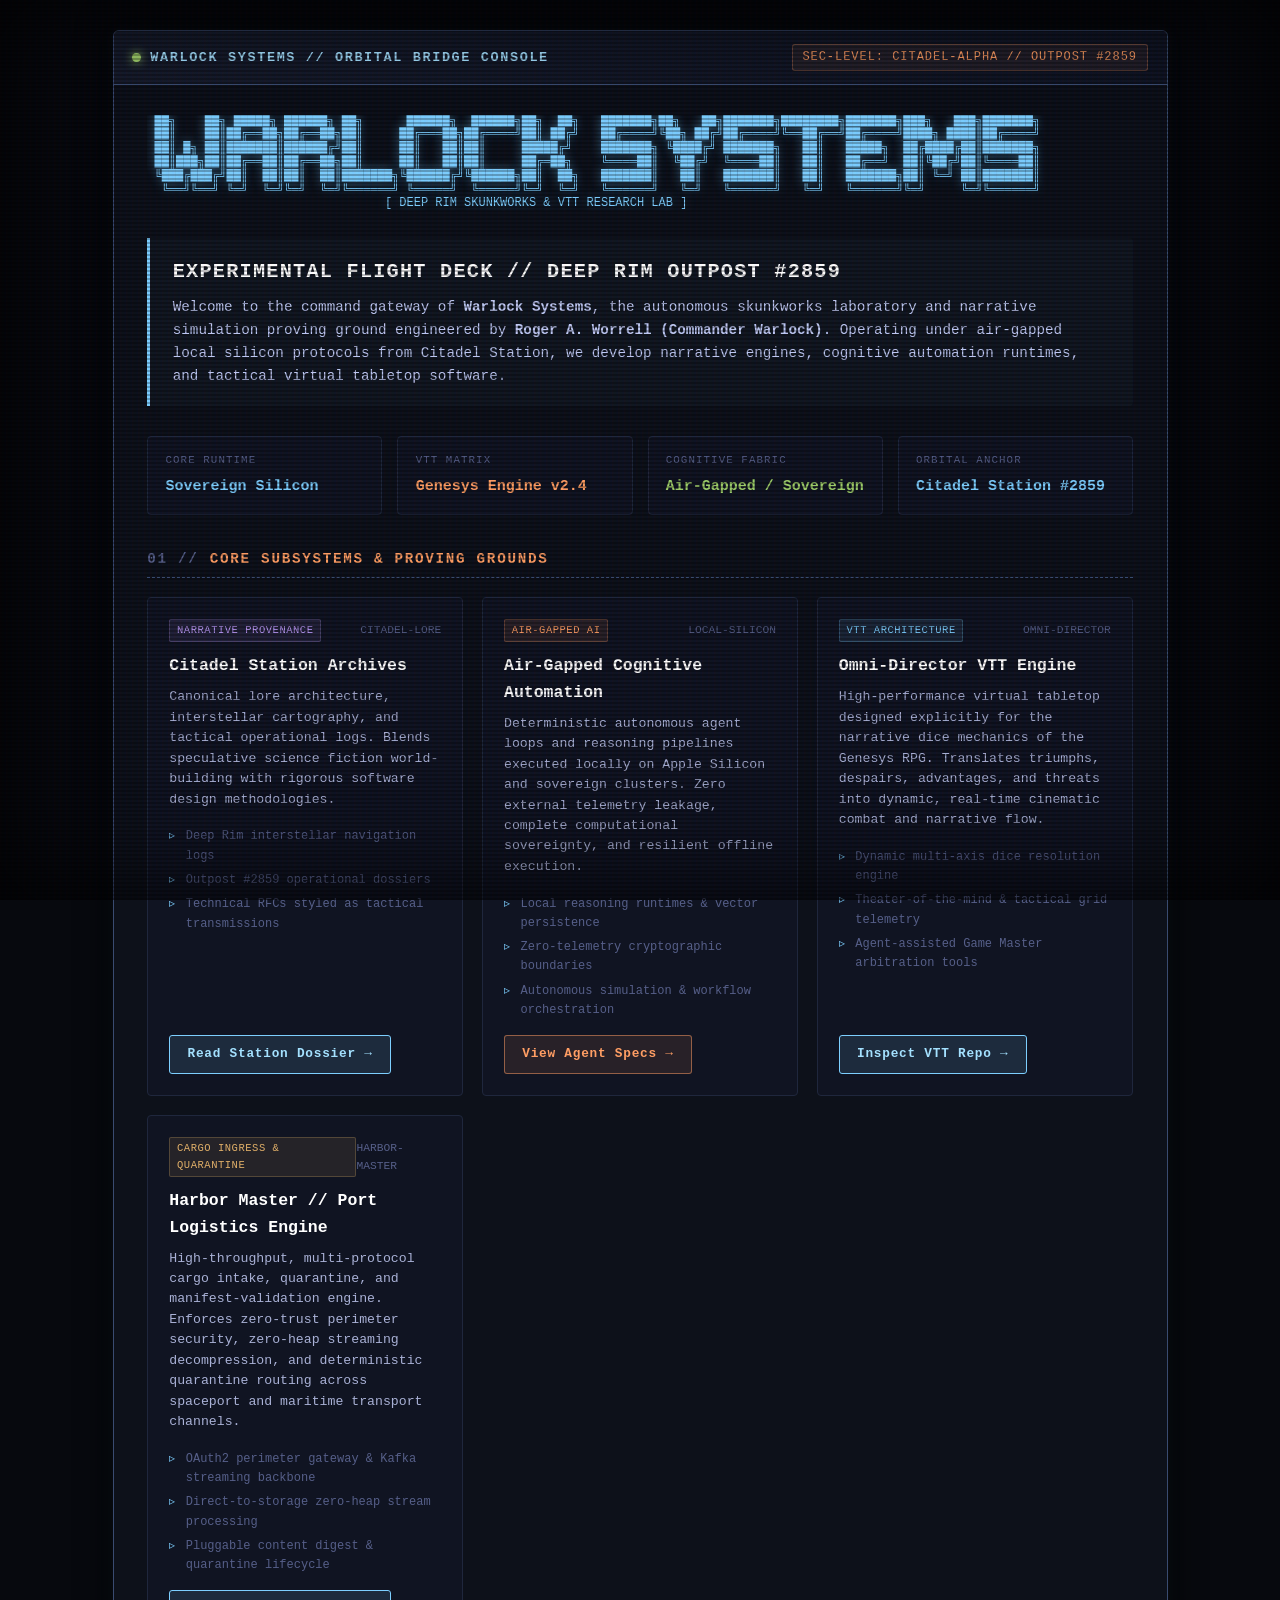
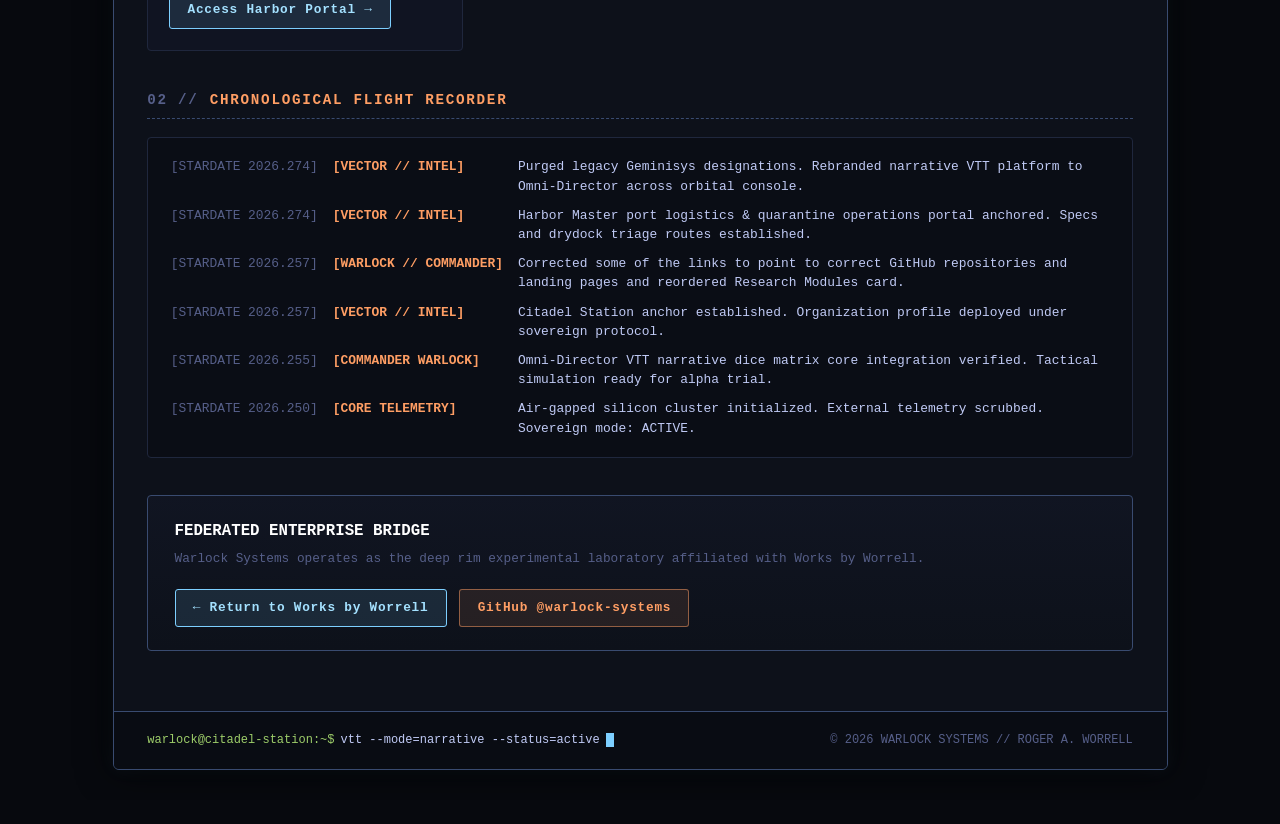
==== commit f0280767: "refactor(branding): replace legacy Geminisys with Omni-Director across orbital console [vector]" ====
--- a/index.html
+++ b/index.html
@@ -4,7 +4,7 @@
   <meta charset="UTF-8">
   <meta name="viewport" content="width=device-width, initial-scale=1.0">
   <title>Warlock Systems // Deep Rim Skunkworks &amp; VTT Gateway</title>
-  <meta name="description" content="Warlock Systems — Deep Rim Orbital Research &amp; Geminisys VTT Lab. Citadel Station Anchor #2859.">
+  <meta name="description" content="Warlock Systems — Deep Rim Orbital Research &amp; Omni-Director VTT Lab. Citadel Station Anchor #2859.">
   <link rel="icon" type="image/svg+xml" href="favicon.svg">
   <link rel="alternate icon" href="data:image/svg+xml,<svg xmlns='http://www.w3.org/2000/svg' viewBox='0 0 100 100'><text y='.9em' font-size='90'>⚡</text></svg>">
   <link rel="stylesheet" href="styles.css">
@@ -118,14 +118,14 @@
             </div>
           </article>
 
-          <!-- Module 3: Geminisys VTT -->
+          <!-- Module 3: Omni-Director VTT -->
           <article class="module-card">
             <div>
               <div class="module-header">
                 <span class="module-tag tag-cyan">VTT Architecture</span>
-                <span style="color: var(--text-dim); font-size: 0.75rem;">GEMINI-SYS</span>
-              </div>
-              <h2 class="module-title">Geminisys VTT Engine</h2>
+                <span style="color: var(--text-dim); font-size: 0.75rem;">OMNI-DIRECTOR</span>
+              </div>
+              <h2 class="module-title">Omni-Director VTT Engine</h2>
               <p class="module-desc">
                 High-performance virtual tabletop designed explicitly for the narrative dice mechanics of the Genesys RPG. Translates triumphs, despairs, advantages, and threats into dynamic, real-time cinematic combat and narrative flow.
               </p>
@@ -136,7 +136,7 @@
               </ul>
             </div>
             <div>
-              <a href="https://github.com/warlock-systems/geminisys-engine" class="btn-terminal btn-primary" target="_blank" rel="noopener noreferrer">
+              <a href="https://github.com/warlock-systems/omni-director" class="btn-terminal btn-primary" target="_blank" rel="noopener noreferrer">
                 Inspect VTT Repo &rarr;
               </a>
             </div>
@@ -176,6 +176,11 @@
           <div class="log-entry">
             <span class="log-timestamp">[STARDATE 2026.274]</span>
             <span class="log-src">[VECTOR // INTEL]</span>
+            <span class="log-msg">Purged legacy Geminisys designations. Rebranded narrative VTT platform to Omni-Director across orbital console.</span>
+          </div>
+          <div class="log-entry">
+            <span class="log-timestamp">[STARDATE 2026.274]</span>
+            <span class="log-src">[VECTOR // INTEL]</span>
             <span class="log-msg">Harbor Master port logistics &amp; quarantine operations portal anchored. Specs and drydock triage routes established.</span>
           </div>
           <div class="log-entry">
@@ -191,7 +196,7 @@
           <div class="log-entry">
             <span class="log-timestamp">[STARDATE 2026.255]</span>
             <span class="log-src">[COMMANDER WARLOCK]</span>
-            <span class="log-msg">Geminisys VTT narrative dice matrix core integration verified. Tactical simulation ready for alpha trial.</span>
+            <span class="log-msg">Omni-Director VTT narrative dice matrix core integration verified. Tactical simulation ready for alpha trial.</span>
           </div>
           <div class="log-entry">
             <span class="log-timestamp">[STARDATE 2026.250]</span>
